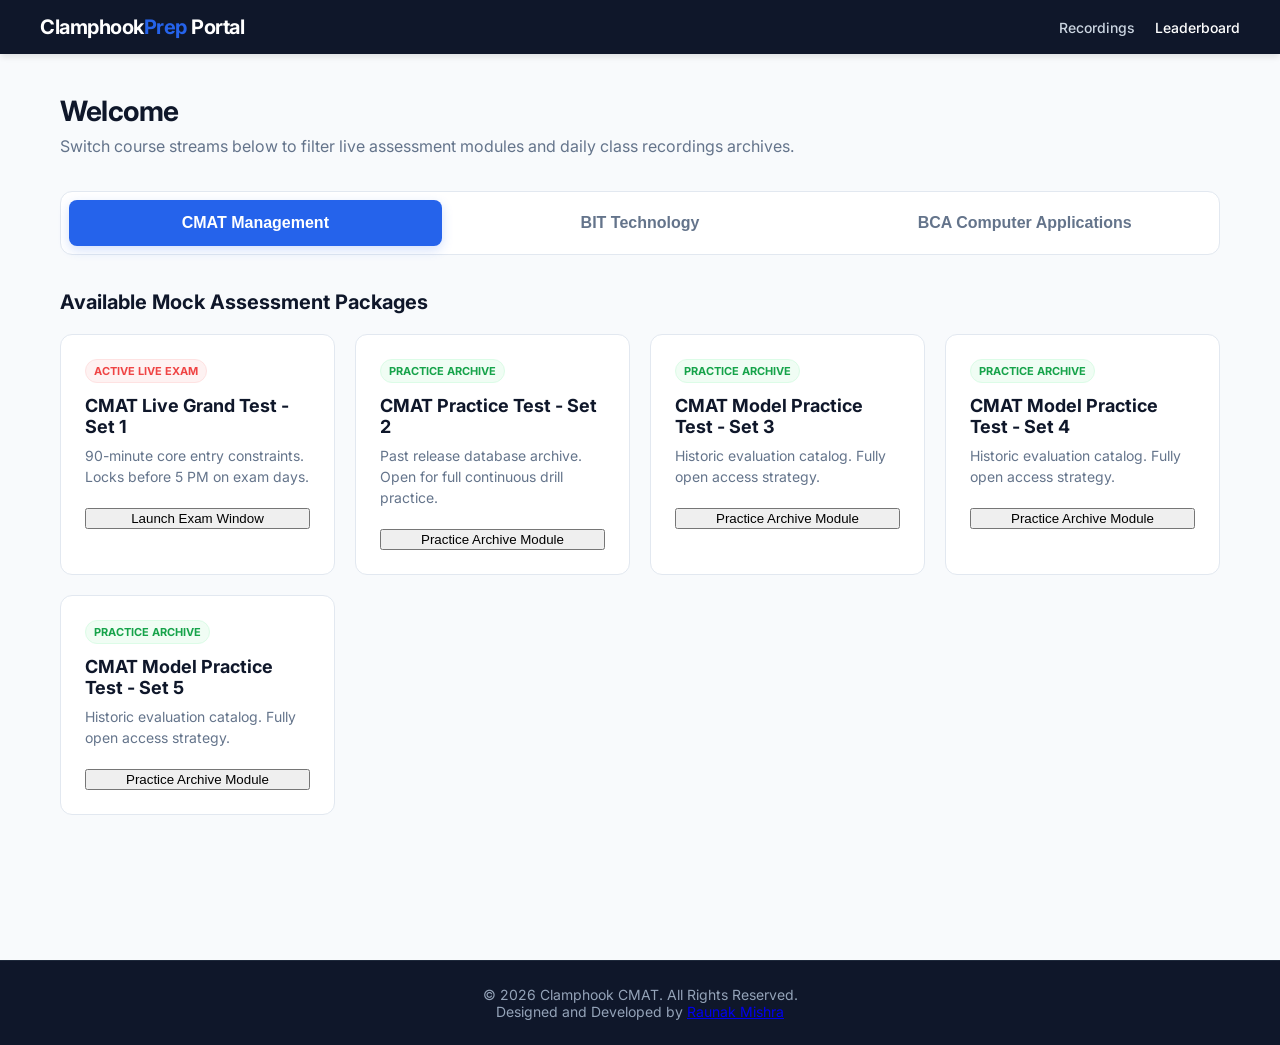
==== index.html @ d97df447 "header_links_add" ====
<!DOCTYPE html>
<html lang="en">
<head>
    <meta charset="UTF-8">
    <meta name="viewport" content="width=device-width, initial-scale=1.0">
    <title>Student Portal - Unified Dashboard</title>
    <link href="https://fonts.googleapis.com/css2?family=Inter:wght@300;400;500;600;700&display=swap" rel="stylesheet">
    <script src="https://code.jquery.com/jquery-3.6.4.min.js"></script>
    
    <style>
        :root {
            --primary-color: #2563eb;       /* Brand Blue */
            --primary-hover: #1d4ed8;
            --secondary-color: #10b981;     /* Success Green */
            --dark-bg: #0f172a;             /* Deep Navy */
            --text-main: #1e293b;
            --text-muted: #64748b;
            --body-bg: #f8fafc;
            --card-border: #e2e8f0;
        }

        body {
            font-family: 'Inter', sans-serif;
            background-color: var(--body-bg);
            color: var(--text-main);
            margin: 0;
            padding: 0;
            display: flex;
            flex-direction: column;
            min-height: 100vh;
        }

        /* --- HEADER NAVIGATION --- */
        header {
            background-color: var(--dark-bg);
            position: sticky;
            top: 0;
            z-index: 1000;
            box-shadow: 0 4px 6px -1px rgba(0, 0, 0, 0.1);
        }

        .navbar {
            max-width: 1200px;
            margin: 0 auto;
            padding: 15px 20px;
            display: flex;
            justify-content: space-between;
            align-items: center;
            flex-wrap: wrap;
        }

        .navbar-brand {
            color: #ffffff;
            font-size: 20px;
            font-weight: 700;
            text-decoration: none;
            letter-spacing: -0.5px;
        }
        .navbar-brand span { color: var(--primary-color); }

        .menu-toggle {
            display: none; 
            flex-direction: column;
            justify-content: space-between;
            width: 22px;
            height: 16px;
            background: transparent;
            border: none;
            cursor: pointer;
            padding: 0;
        }
        .menu-toggle .bar {
            height: 2px;
            width: 100%;
            background-color: #ffffff;
            border-radius: 2px;
            transition: transform 0.3s ease, opacity 0.3s ease;
            transform-origin: left center;
        }
        .menu-toggle.active .bar:nth-child(1) { transform: rotate(45deg) translate(1px, -1px); }
        .menu-toggle.active .bar:nth-child(2) { opacity: 0; transform: translateX(-10px); }
        .menu-toggle.active .bar:nth-child(3) { transform: rotate(-45deg) translate(1px, 1px); }

        .navbar-nav {
            display: flex;
            gap: 20px;
            list-style: none;
            margin: 0;
            padding: 0;
        }
        .navbar-nav a {
            color: #cbd5e1;
            text-decoration: none;
            font-size: 14px;
            font-weight: 500;
            transition: color 0.2s ease;
        }
        .navbar-nav a:hover { color: #ffffff; }

        /* --- DASHBOARD WRAPPER --- */
        main {
            flex: 1;
            max-width: 1200px;
            width: 100%;
            margin: 0 auto;
            padding: 40px 20px;
            box-sizing: border-box;
        }

        .welcome-banner {
            margin-bottom: 35px;
        }
        .welcome-banner h1 {
            font-size: 28px;
            color: var(--dark-bg);
            margin: 0 0 8px 0;
            letter-spacing: -0.5px;
        }
        .welcome-banner p { color: var(--text-muted); margin: 0; }

        /* --- COURSE SELECTION TABS --- */
        .course-selector {
            display: flex;
            gap: 12px;
            background: #ffffff;
            padding: 8px;
            border-radius: 12px;
            border: 1px solid var(--card-border);
            margin-bottom: 35px;
        }
        .course-tab {
            flex: 1;
            padding: 14px 20px;
            font-size: 16px;
            font-weight: 600;
            text-align: center;
            background: transparent;
            color: var(--text-muted);
            border: none;
            border-radius: 8px;
            cursor: pointer;
            transition: all 0.2s ease;
        }
        .course-tab:hover { background-color: var(--body-bg); color: var(--dark-bg); }
        .course-tab.active {
            background-color: var(--primary-color);
            color: #ffffff;
            box-shadow: 0 4px 12px rgba(37, 99, 235, 0.2);
        }

        /* --- TEST CARD LINKS GRID --- */
        .section-title {
            font-size: 20px;
            font-weight: 700;
            color: var(--dark-bg);
            margin: 0 0 20px 0;
            display: flex;
            align-items: center;
            gap: 8px;
        }
        .grid-layout {
            display: grid;
            grid-template-columns: repeat(auto-fill, minmax(260px, 1fr));
            gap: 20px;
            margin-bottom: 45px;
        }
        .card {
            background: #ffffff;
            border: 1px solid var(--card-border);
            border-radius: 12px;
            padding: 24px;
            transition: all 0.2s ease;
            position: relative;
        }
        .card:hover {
            transform: translateY(-2px);
            box-shadow: 0 10px 20px -5px rgba(0,0,0,0.05);
            border-color: #cbd5e1;
        }
        .card-badge {
            display: inline-block;
            font-size: 11px;
            font-weight: 700;
            padding: 4px 8px;
            border-radius: 20px;
            margin-bottom: 12px;
            text-transform: uppercase;
        }
        .badge-live { background-color: #fef2f2; color: #ef4444; border: 1px solid #fee2e2; }
        .badge-archive { background-color: #f0fdf4; color: #16a34a; border: 1px solid #dcfce7; }
        
        .card h3 { font-size: 18px; margin: 0 0 8px 0; color: var(--dark-bg); }
        .card p { font-size: 14px; color: var(--text-muted); margin: 0 0 20px 0; line-height: 1.5; }
        
        /* --- CALENDAR INTEGRATION --- */
        .calendar-wrapper {
            background: #ffffff;
            border: 1px solid var(--card-border);
            border-radius: 16px;
            padding: 30px;
            box-shadow: 0 4px 6px -1px rgba(0,0,0,0.02);
        }
        .calendar-header {
            display: flex;
            justify-content: space-between;
            align-items: center;
            margin-bottom: 25px;
        }
        .calendar-grid {
            display: grid;
            grid-template-columns: repeat(7, 1fr);
            gap: 12px;
        }
        .weekday-label {
            text-align: center;
            font-size: 13px;
            font-weight: 600;
            color: var(--text-muted);
            padding-bottom: 8px;
            text-transform: uppercase;
            letter-spacing: 0.5px;
        }
        .calendar-day {
            background-color: var(--body-bg);
            border: 1px solid var(--card-border);
            border-radius: 10px;
            min-height: 110px;
            padding: 10px;
            box-sizing: border-box;
            display: flex;
            flex-direction: column;
            justify-content: space-between;
        }
        .day-num { font-size: 14px; font-weight: 700; color: var(--text-muted); }
        .calendar-day.has-class .day-num { color: var(--primary-color); }
        .calendar-day.today { border-color: var(--primary-color); background-color: #eff6ff; }
        
        /* Embedded Recording Card Snippet */
        .recording-link-pill {
            background: #ffffff;
            border: 1px solid var(--card-border);
            padding: 6px 8px;
            border-radius: 6px;
            font-size: 11px;
            font-weight: 500;
            color: var(--dark-bg);
            text-decoration: none;
            display: flex;
            align-items: center;
            gap: 4px;
            margin-top: 6px;
            box-shadow: 0 2px 4px rgba(0,0,0,0.02);
            transition: all 0.2s ease;
        }
        .recording-link-pill:hover {
            border-color: var(--primary-color);
            color: var(--primary-color);
            background: #f8fafc;
        }
        .recording-link-pill span {
            width: 6px;
            height: 6px;
            background: #ef4444;
            border-radius: 50%;
            display: inline-block;
        }

        footer {
            background-color: var(--dark-bg);
            color: #94a3b8;
            font-size: 14px;
            text-align: center;
            padding: 25px 20px;
            margin-top: 60px;
            border-top: 1px solid #1e293b;
        }

        /* ==========================================================================
           RESPONSIVE LAYOUT ENGINE (Mobile Optimizations)
           ========================================================================== */
        @media (max-width: 768px) {
            .menu-toggle { display: flex; }
            .navbar-nav {
                display: none; 
                width: 100%;
                flex-direction: column;
                gap: 0;
                margin-top: 15px;
                padding-top: 5px;
                border-top: 1px solid #1e293b;
            }
            .navbar-nav.active { display: flex; }
            .navbar-nav a { display: block; padding: 12px 0; font-size: 15px; }

            .course-selector { flex-direction: column; gap: 6px; padding: 6px; }
            .course-tab { padding: 12px; }

            /* Flatten calendar display into an ordered visual stack on small devices */
            .calendar-grid { grid-template-columns: 1fr; gap: 10px; }
            .weekday-label { display: none; }
            .calendar-day { min-height: auto; flex-direction: row; align-items: center; justify-content: space-between; padding: 14px; }
            .calendar-day::before { content: "Day " attr(data-day); font-size: 13px; font-weight: 600; color: var(--text-muted); }
            .recording-link-pill { margin-top: 0; padding: 8px 12px; }
        }
    </style>
</head>
<body>

<header>
    <div class="navbar">
        <a href="#" class="navbar-brand">Clamphook<span>Prep</span> Portal</a>
        <button class="menu-toggle" id="mobile-menu-btn" aria-label="Toggle Navigation">
            <span class="bar"></span><span class="bar"></span><span class="bar"></span>
        </button>
        <ul class="navbar-nav">
            <!-- <li><a href="#" style="color: #ffffff;">Dashboard</a></li> -->
            <li><a href="https://drive.google.com/drive/folders/1VRYZeDLAH3Pv5IeH7xxnWvKCeuhNvGF9?usp=drive_link">Recordings</a></li>
            <li><a href="leaderboard/" style="color: #ffffff;">Leaderboard</a></li>
        </ul>
    </div>
</header>

<main>
    <div class="welcome-banner">
        <h1 id="welcome-header">Welcome</h1>
        <p>Switch course streams below to filter live assessment modules and daily class recordings archives.</p>
    </div>

    <div class="course-selector">
        <button class="course-tab active" data-course="CMAT">CMAT Management</button>
        <button class="course-tab" data-course="BIT">BIT Technology</button>
        <button class="course-tab" data-course="BCA">BCA Computer Applications</button>
    </div>

    <h2 class="section-title">Available Mock Assessment Packages</h2>
    <div class="grid-layout" id="test-cards-target">
        </div>

    <!-- <div class="calendar-wrapper">
        <div class="calendar-header">
            <h2 class="section-title" style="margin-bottom:0;">Class Lecture Recordings Calendar</h2>
            <span id="calendar-month-indicator" style="font-weight: 700; color: var(--primary-color);">July 2026</span>
        </div>
        <div class="calendar-grid">
            <div class="weekday-label">Sun</div><div class="weekday-label">Mon</div><div class="weekday-label">Tue</div>
            <div class="weekday-label">Wed</div><div class="weekday-label">Thu</div><div class="weekday-label">Fri</div>
            <div class="weekday-label">Sat</div>

            <div class="calendar-day" data-day="1"><span class="day-num">1</span></div>
            <div class="calendar-day" data-day="2"><span class="day-num">2</span></div>
            <div class="calendar-day" data-day="3"><span class="day-num">3</span></div>
            <div class="calendar-day" data-day="4"><span class="day-num">4</span></div>
            
            <div class="calendar-day" data-day="5"><span class="day-num">5</span><div class="recording-container"></div></div>
            <div class="calendar-day today" data-day="6"><span class="day-num">6 (Today)</span><div class="recording-container"></div></div>
            <div class="calendar-day" data-day="7"><span class="day-num">7</span><div class="recording-container"></div></div>
            <div class="calendar-day" data-day="8"><span class="day-num">8</span><div class="recording-container"></div></div>
            <div class="calendar-day" data-day="9"><span class="day-num">9</span><div class="recording-container"></div></div>
            <div class="calendar-day" data-day="10"><span class="day-num">10</span><div class="recording-container"></div></div>
            <div class="calendar-day" data-day="11"><span class="day-num">11</span><div class="recording-container"></div></div>
            
            <div class="calendar-day" data-day="12"><span class="day-num">12</span><div class="recording-container"></div></div>
            <div class="calendar-day" data-day="13"><span class="day-num">13</span><div class="recording-container"></div></div>
            <div class="calendar-day" data-day="14"><span class="day-num">14</span><div class="recording-container"></div></div>
        </div>
    </div> -->
</main>

<footer>
    <div style="max-width: 1200px; margin: 0 auto;">
        <div>&copy; 2026 Clamphook CMAT. All Rights Reserved.<br />Designed and Developed by <a href="https://www.raunakmishra.com.np" target="_blank">Raunak Mishra</a></div>
    </div>
</footer>

<script>
    // --- STATIC SEED DATA ARCHITECTURE FOR COURSES ---
    const courseDataMatrix = {
        CMAT: {
            tests: [
                { title: "CMAT Live Grand Test - Set 1", desc: "90-minute core entry constraints. Locks before 5 PM on exam days.", url: "/cmat", isLive: true },
                { title: "CMAT Practice Test - Set 2", desc: "Past release database archive. Open for full continuous drill practice.", url: "/cmat", isLive: false },
                { title: "CMAT Model Practice Test - Set 3", desc: "Historic evaluation catalog. Fully open access strategy.", url: "/cmat", isLive: false },
                { title: "CMAT Model Practice Test - Set 4", desc: "Historic evaluation catalog. Fully open access strategy.", url: "/cmat", isLive: false },
                { title: "CMAT Model Practice Test - Set 5", desc: "Historic evaluation catalog. Fully open access strategy.", url: "/cmat", isLive: false }
            ],
            recordings: {
                5: { topic: "Verbal Strategy", url: "#" },
                6: { topic: "Logical Reasoning", url: "#" },
                7: { topic: "Quantitative Review", url: "#" }
            }
        },
        BIT: {
            tests: [
                { title: "BIT Live Grand Test - Set 1", desc: "120-minute core entry constraints. Locks before 5 PM on exam days.", url: "/bit", isLive: true },
                { title: "BIT Practice Test - Set 2", desc: "Past release database archive. Open for full continuous drill practice.", url: "/bit", isLive: false },
                { title: "BIT Model Practice Test - Set 3", desc: "Historic evaluation catalog. Fully open access strategy.", url: "/bit", isLive: false },
                { title: "BIT Model Practice Test - Set 4", desc: "Historic evaluation catalog. Fully open access strategy.", url: "/bit", isLive: false },
                { title: "BIT Model Practice Test - Set 5", desc: "Historic evaluation catalog. Fully open access strategy.", url: "/bit", isLive: false }
            ],
            recordings: {
                5: { topic: "Calculus Limits", url: "#" },
                6: { topic: "Optics Foundations", url: "#" }
            }
        },
        BCA: {
            tests: [
                { title: "BCA Live Grand Test - Set 1", desc: "120-minute core entry constraints. Locks before 5 PM on exam days.", url: "/bca", isLive: true },
                { title: "BCA Practice Test - Set 2", desc: "Past release database archive. Open for full continuous drill practice.", url: "/bca", isLive: false },
                { title: "BCA Model Practice Test - Set 3", desc: "Historic evaluation catalog. Fully open access strategy.", url: "/bca", isLive: false },
                { title: "BCA Model Practice Test - Set 4", desc: "Historic evaluation catalog. Fully open access strategy.", url: "/bca", isLive: false },
                { title: "BCA Model Practice Test - Set 5", desc: "Historic evaluation catalog. Fully open access strategy.", url: "/bca", isLive: false }
            ],
            recordings: {
                6: { topic: "Introduction to C", url: "#" },
                7: { topic: "Digital Logic Gates", url: "#" }
            }
        }
    };

    $(document).ready(function() {
        // Run initial UI generation block for active choice (CMAT)
        renderDashboardView("CMAT");

        // Hamburger Navigation Event Handler
        $('#mobile-menu-btn').on('click', function(e) {
            e.stopPropagation();
            $(this).toggleClass('active');
            $('.navbar-nav').toggleClass('active');
        });

        // Dynamic Tab Switching Handler
        $('.course-tab').on('click', function() {
            $('.course-tab').removeClass('active');
            $(this).addClass('active');
            
            const selectedCourse = $(this).data('course');
            renderDashboardView(selectedCourse);
        });
    });

    function renderDashboardView(courseKey) {
        const sourceData = courseDataMatrix[courseKey];
        
        // 1. Render Assessment Redirect Cards
        let cardsHtml = "";
        sourceData.tests.forEach(function(test) {
            const badgeClass = test.isLive ? "badge-live" : "badge-archive";
            const badgeLabel = test.isLive ? "Active Live Exam" : "Practice Archive";
            
            cardsHtml += `
                <div class="card">
                    <span class="card-badge ${badgeClass}">${badgeLabel}</span>
                    <h3>${test.title}</h3>
                    <p>${test.desc}</p>
                    <button onclick="window.location.href='${test.url}'" class="btn ${test.isLive ? '' : 'btn-success'}" style="width:100%;">
                        ${test.isLive ? 'Launch Exam Window' : 'Practice Archive Module'}
                    </button>
                </div>
            `;
        });
        $('#test-cards-target').html(cardsHtml);

        // 2. Clear and Render Calendar Recording Cards
        $('.calendar-day').removeClass('has-class');
        $('.recording-container').empty();

        Object.keys(sourceData.recordings).forEach(function(dayNum) {
            const recording = sourceData.recordings[dayNum];
            const $dayCell = $(`.calendar-day[data-day="${dayNum}"]`);
            
            $dayCell.addClass('has-class');
            $dayCell.find('.recording-container').html(`
                <a href="${recording.url}" class="recording-link-pill" title="Watch ${recording.topic}">
                    <span></span>🎬 ${recording.topic}
                </a>
            `);
        });
    }
</script>
</body>
</html>
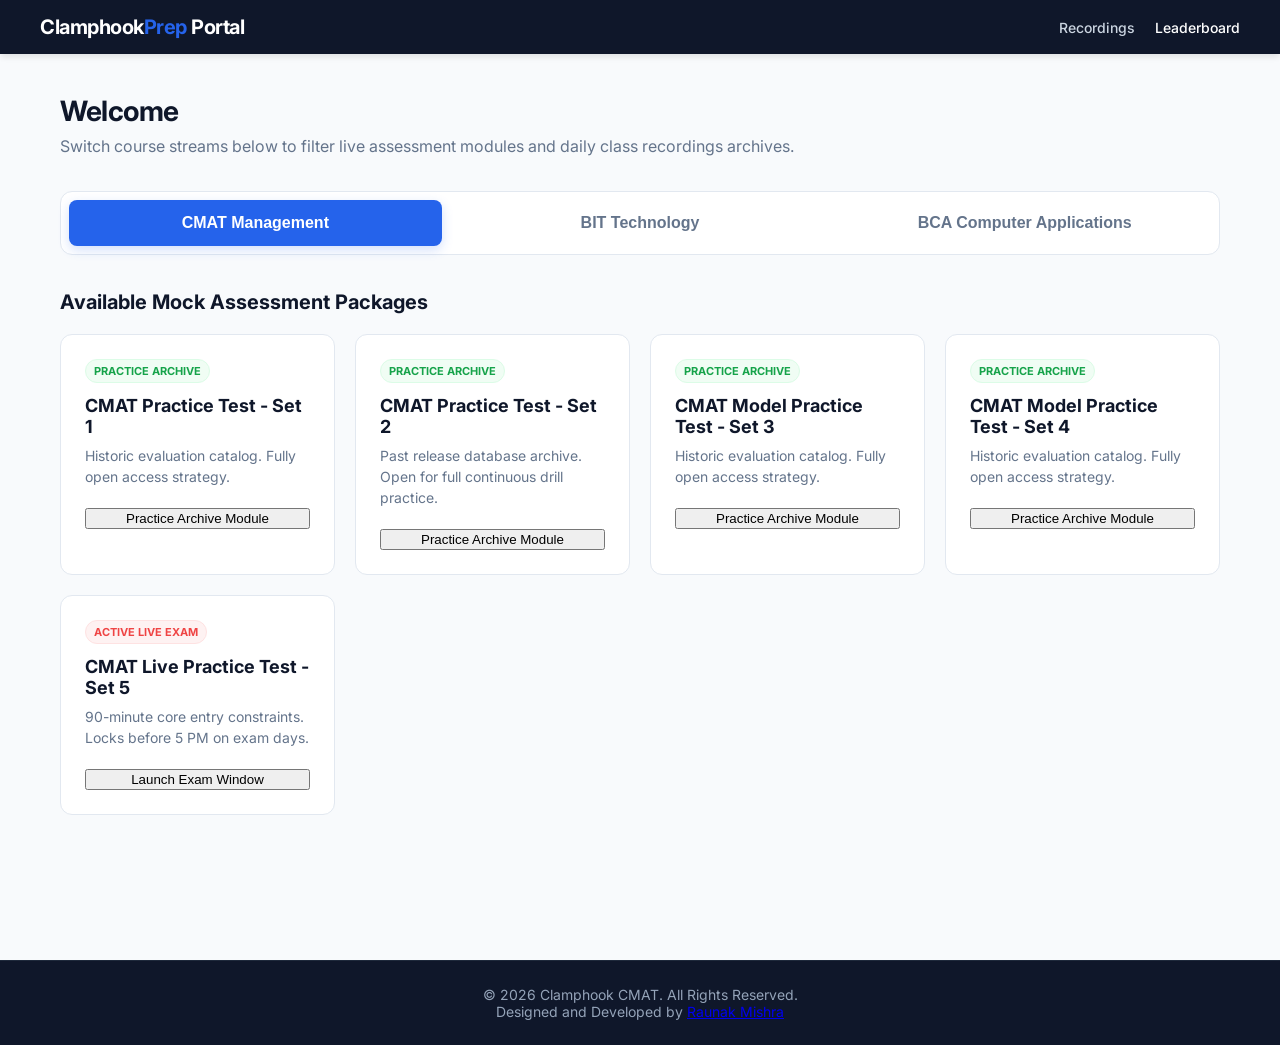
==== commit 77a14b34: "live_set_update_dashboard" ====
--- a/index.html
+++ b/index.html
@@ -3,7 +3,7 @@
 <head>
     <meta charset="UTF-8">
     <meta name="viewport" content="width=device-width, initial-scale=1.0">
-    <title>Student Portal - Unified Dashboard</title>
+    <title>Student Portal - Clamphook CMAT</title>
     <link href="https://fonts.googleapis.com/css2?family=Inter:wght@300;400;500;600;700&display=swap" rel="stylesheet">
     <script src="https://code.jquery.com/jquery-3.6.4.min.js"></script>
     
@@ -377,11 +377,11 @@
     const courseDataMatrix = {
         CMAT: {
             tests: [
-                { title: "CMAT Live Grand Test - Set 1", desc: "90-minute core entry constraints. Locks before 5 PM on exam days.", url: "/cmat", isLive: true },
+                { title: "CMAT Practice Test - Set 1", desc: "Historic evaluation catalog. Fully open access strategy.", url: "/cmat", isLive: false },
                 { title: "CMAT Practice Test - Set 2", desc: "Past release database archive. Open for full continuous drill practice.", url: "/cmat", isLive: false },
                 { title: "CMAT Model Practice Test - Set 3", desc: "Historic evaluation catalog. Fully open access strategy.", url: "/cmat", isLive: false },
                 { title: "CMAT Model Practice Test - Set 4", desc: "Historic evaluation catalog. Fully open access strategy.", url: "/cmat", isLive: false },
-                { title: "CMAT Model Practice Test - Set 5", desc: "Historic evaluation catalog. Fully open access strategy.", url: "/cmat", isLive: false }
+                { title: "CMAT Live Practice Test - Set 5", desc: "90-minute core entry constraints. Locks before 5 PM on exam days.", url: "/cmat", isLive: true }
             ],
             recordings: {
                 5: { topic: "Verbal Strategy", url: "#" },
@@ -391,11 +391,11 @@
         },
         BIT: {
             tests: [
-                { title: "BIT Live Grand Test - Set 1", desc: "120-minute core entry constraints. Locks before 5 PM on exam days.", url: "/bit", isLive: true },
+                { title: "BIT Model Practice Test - Set 1", desc: "Historic evaluation catalog. Fully open access strategy.", url: "/bit", isLive: false },
                 { title: "BIT Practice Test - Set 2", desc: "Past release database archive. Open for full continuous drill practice.", url: "/bit", isLive: false },
                 { title: "BIT Model Practice Test - Set 3", desc: "Historic evaluation catalog. Fully open access strategy.", url: "/bit", isLive: false },
                 { title: "BIT Model Practice Test - Set 4", desc: "Historic evaluation catalog. Fully open access strategy.", url: "/bit", isLive: false },
-                { title: "BIT Model Practice Test - Set 5", desc: "Historic evaluation catalog. Fully open access strategy.", url: "/bit", isLive: false }
+                { title: "BIT Live Practice Test - Set 5", desc: "120-minute core entry constraints. Locks before 5 PM on exam days.", url: "/bit", isLive: true }
             ],
             recordings: {
                 5: { topic: "Calculus Limits", url: "#" },
@@ -404,11 +404,11 @@
         },
         BCA: {
             tests: [
-                { title: "BCA Live Grand Test - Set 1", desc: "120-minute core entry constraints. Locks before 5 PM on exam days.", url: "/bca", isLive: true },
+                { title: "BCA Model Practice Test - Set 1", desc: "Historic evaluation catalog. Fully open access strategy.", url: "/bca", isLive: false },
                 { title: "BCA Practice Test - Set 2", desc: "Past release database archive. Open for full continuous drill practice.", url: "/bca", isLive: false },
                 { title: "BCA Model Practice Test - Set 3", desc: "Historic evaluation catalog. Fully open access strategy.", url: "/bca", isLive: false },
                 { title: "BCA Model Practice Test - Set 4", desc: "Historic evaluation catalog. Fully open access strategy.", url: "/bca", isLive: false },
-                { title: "BCA Model Practice Test - Set 5", desc: "Historic evaluation catalog. Fully open access strategy.", url: "/bca", isLive: false }
+                { title: "BCA Live Practice Test - Set 5", desc: "120-minute core entry constraints. Locks before 5 PM on exam days.", url: "/bca", isLive: true }
             ],
             recordings: {
                 6: { topic: "Introduction to C", url: "#" },
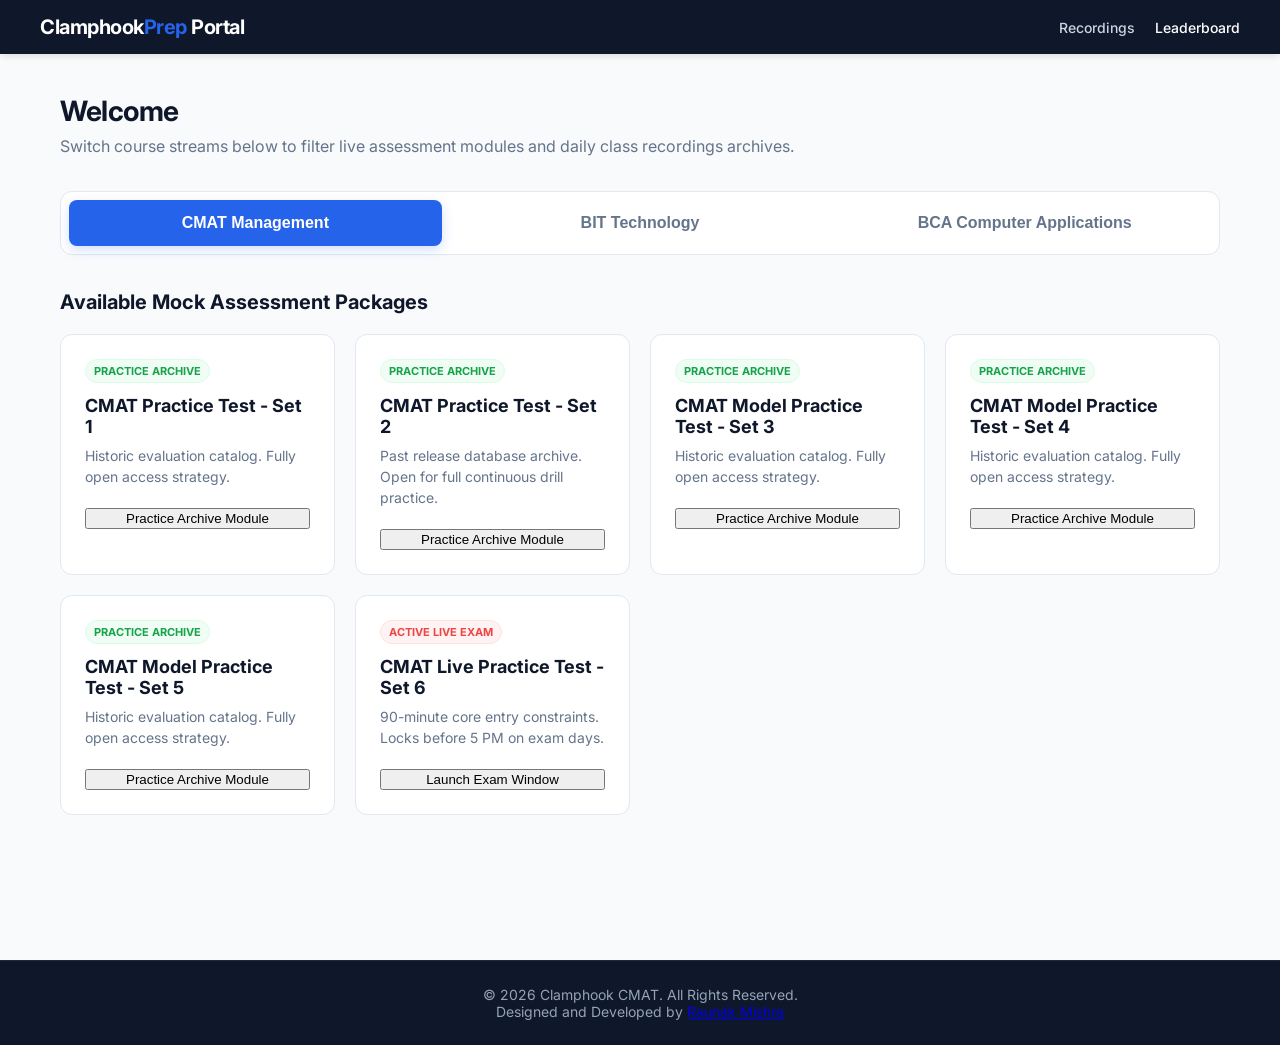
==== commit af93591f: "set_6_update_homepage" ====
--- a/index.html
+++ b/index.html
@@ -381,7 +381,8 @@
                 { title: "CMAT Practice Test - Set 2", desc: "Past release database archive. Open for full continuous drill practice.", url: "/cmat", isLive: false },
                 { title: "CMAT Model Practice Test - Set 3", desc: "Historic evaluation catalog. Fully open access strategy.", url: "/cmat", isLive: false },
                 { title: "CMAT Model Practice Test - Set 4", desc: "Historic evaluation catalog. Fully open access strategy.", url: "/cmat", isLive: false },
-                { title: "CMAT Live Practice Test - Set 5", desc: "90-minute core entry constraints. Locks before 5 PM on exam days.", url: "/cmat", isLive: true }
+                { title: "CMAT Model Practice Test - Set 5", desc: "Historic evaluation catalog. Fully open access strategy.", url: "/cmat", isLive: false },
+                { title: "CMAT Live Practice Test - Set 6", desc: "90-minute core entry constraints. Locks before 5 PM on exam days.", url: "/cmat", isLive: true }
             ],
             recordings: {
                 5: { topic: "Verbal Strategy", url: "#" },
@@ -395,7 +396,8 @@
                 { title: "BIT Practice Test - Set 2", desc: "Past release database archive. Open for full continuous drill practice.", url: "/bit", isLive: false },
                 { title: "BIT Model Practice Test - Set 3", desc: "Historic evaluation catalog. Fully open access strategy.", url: "/bit", isLive: false },
                 { title: "BIT Model Practice Test - Set 4", desc: "Historic evaluation catalog. Fully open access strategy.", url: "/bit", isLive: false },
-                { title: "BIT Live Practice Test - Set 5", desc: "120-minute core entry constraints. Locks before 5 PM on exam days.", url: "/bit", isLive: true }
+                { title: "BIT Model Practice Test - Set 5", desc: "Historic evaluation catalog. Fully open access strategy.", url: "/bit", isLive: false },
+                { title: "BIT Live Practice Test - Set 6", desc: "120-minute core entry constraints. Locks before 5 PM on exam days.", url: "/bit", isLive: true }
             ],
             recordings: {
                 5: { topic: "Calculus Limits", url: "#" },
@@ -408,7 +410,8 @@
                 { title: "BCA Practice Test - Set 2", desc: "Past release database archive. Open for full continuous drill practice.", url: "/bca", isLive: false },
                 { title: "BCA Model Practice Test - Set 3", desc: "Historic evaluation catalog. Fully open access strategy.", url: "/bca", isLive: false },
                 { title: "BCA Model Practice Test - Set 4", desc: "Historic evaluation catalog. Fully open access strategy.", url: "/bca", isLive: false },
-                { title: "BCA Live Practice Test - Set 5", desc: "120-minute core entry constraints. Locks before 5 PM on exam days.", url: "/bca", isLive: true }
+                { title: "BCA Model Practice Test - Set 5", desc: "Historic evaluation catalog. Fully open access strategy.", url: "/bca", isLive: false },
+                { title: "BCA Live Practice Test - Set 6", desc: "120-minute core entry constraints. Locks before 5 PM on exam days.", url: "/bca", isLive: true }
             ],
             recordings: {
                 6: { topic: "Introduction to C", url: "#" },
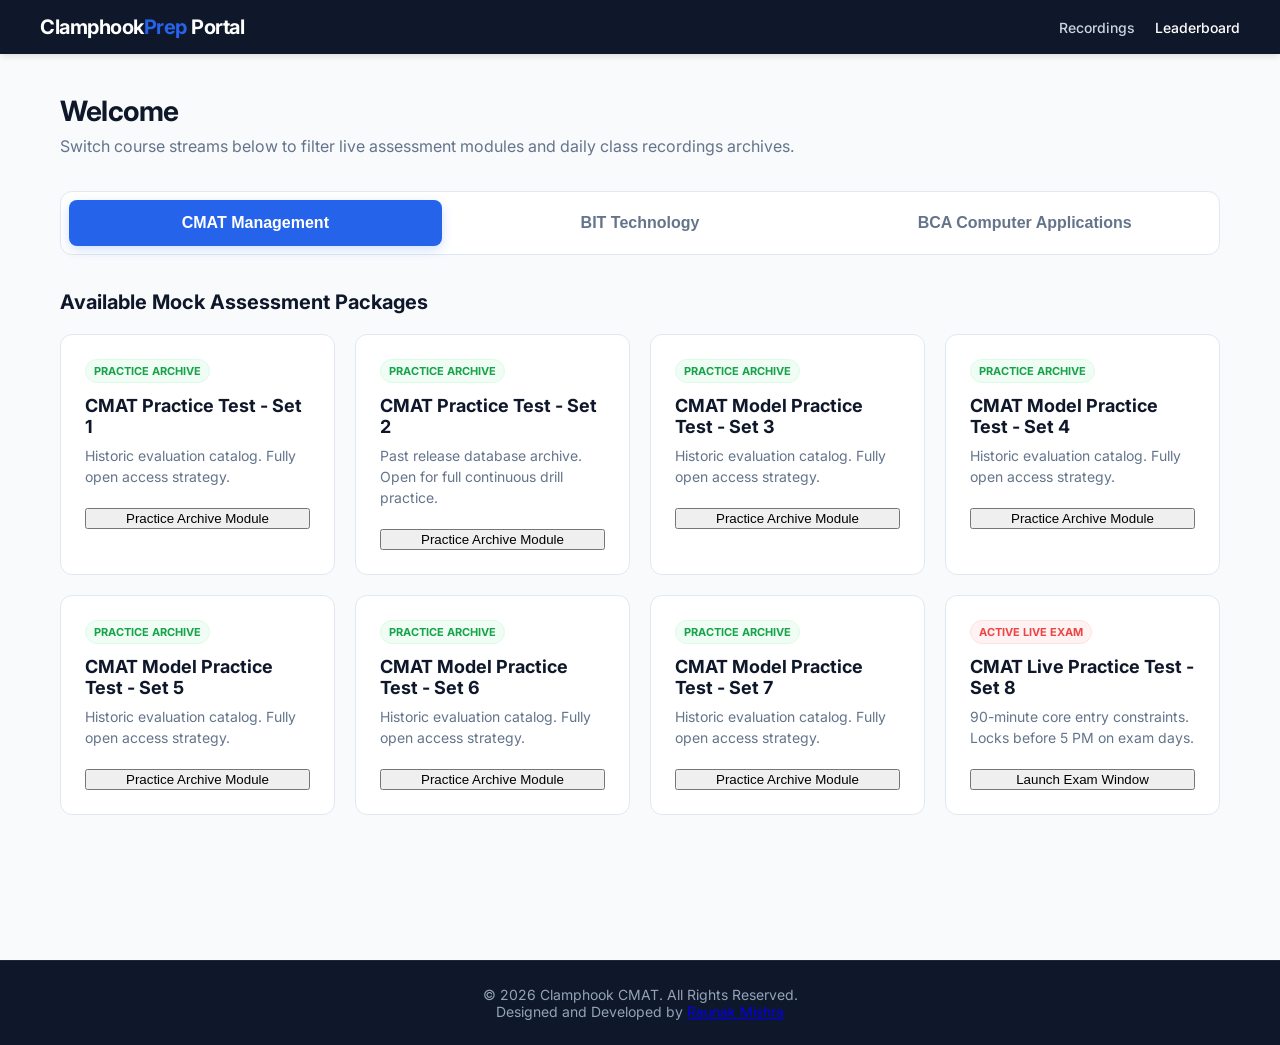
==== commit 6ca4a97d: "set_8_homepage_update" ====
--- a/index.html
+++ b/index.html
@@ -382,7 +382,9 @@
                 { title: "CMAT Model Practice Test - Set 3", desc: "Historic evaluation catalog. Fully open access strategy.", url: "/cmat", isLive: false },
                 { title: "CMAT Model Practice Test - Set 4", desc: "Historic evaluation catalog. Fully open access strategy.", url: "/cmat", isLive: false },
                 { title: "CMAT Model Practice Test - Set 5", desc: "Historic evaluation catalog. Fully open access strategy.", url: "/cmat", isLive: false },
-                { title: "CMAT Live Practice Test - Set 6", desc: "90-minute core entry constraints. Locks before 5 PM on exam days.", url: "/cmat", isLive: true }
+                { title: "CMAT Model Practice Test - Set 6", desc: "Historic evaluation catalog. Fully open access strategy.", url: "/cmat", isLive: false },
+                { title: "CMAT Model Practice Test - Set 7", desc: "Historic evaluation catalog. Fully open access strategy.", url: "/cmat", isLive: false },
+                { title: "CMAT Live Practice Test - Set 8", desc: "90-minute core entry constraints. Locks before 5 PM on exam days.", url: "/cmat", isLive: true }
             ],
             recordings: {
                 5: { topic: "Verbal Strategy", url: "#" },
@@ -397,7 +399,9 @@
                 { title: "BIT Model Practice Test - Set 3", desc: "Historic evaluation catalog. Fully open access strategy.", url: "/bit", isLive: false },
                 { title: "BIT Model Practice Test - Set 4", desc: "Historic evaluation catalog. Fully open access strategy.", url: "/bit", isLive: false },
                 { title: "BIT Model Practice Test - Set 5", desc: "Historic evaluation catalog. Fully open access strategy.", url: "/bit", isLive: false },
-                { title: "BIT Live Practice Test - Set 6", desc: "120-minute core entry constraints. Locks before 5 PM on exam days.", url: "/bit", isLive: true }
+                { title: "BIT Model Practice Test - Set 6", desc: "Historic evaluation catalog. Fully open access strategy.", url: "/bit", isLive: false },
+                { title: "BIT Model Practice Test - Set 7", desc: "Historic evaluation catalog. Fully open access strategy.", url: "/bit", isLive: false },
+                { title: "BIT Live Practice Test - Set 8", desc: "120-minute core entry constraints. Locks before 5 PM on exam days.", url: "/bit", isLive: true }
             ],
             recordings: {
                 5: { topic: "Calculus Limits", url: "#" },
@@ -411,7 +415,9 @@
                 { title: "BCA Model Practice Test - Set 3", desc: "Historic evaluation catalog. Fully open access strategy.", url: "/bca", isLive: false },
                 { title: "BCA Model Practice Test - Set 4", desc: "Historic evaluation catalog. Fully open access strategy.", url: "/bca", isLive: false },
                 { title: "BCA Model Practice Test - Set 5", desc: "Historic evaluation catalog. Fully open access strategy.", url: "/bca", isLive: false },
-                { title: "BCA Live Practice Test - Set 6", desc: "120-minute core entry constraints. Locks before 5 PM on exam days.", url: "/bca", isLive: true }
+                { title: "BCA Model Practice Test - Set 6", desc: "Historic evaluation catalog. Fully open access strategy.", url: "/bca", isLive: false },
+                { title: "BCA Model Practice Test - Set 7", desc: "Historic evaluation catalog. Fully open access strategy.", url: "/bca", isLive: false },
+                { title: "BCA Live Practice Test - Set 8", desc: "120-minute core entry constraints. Locks before 5 PM on exam days.", url: "/bca", isLive: true }
             ],
             recordings: {
                 6: { topic: "Introduction to C", url: "#" },
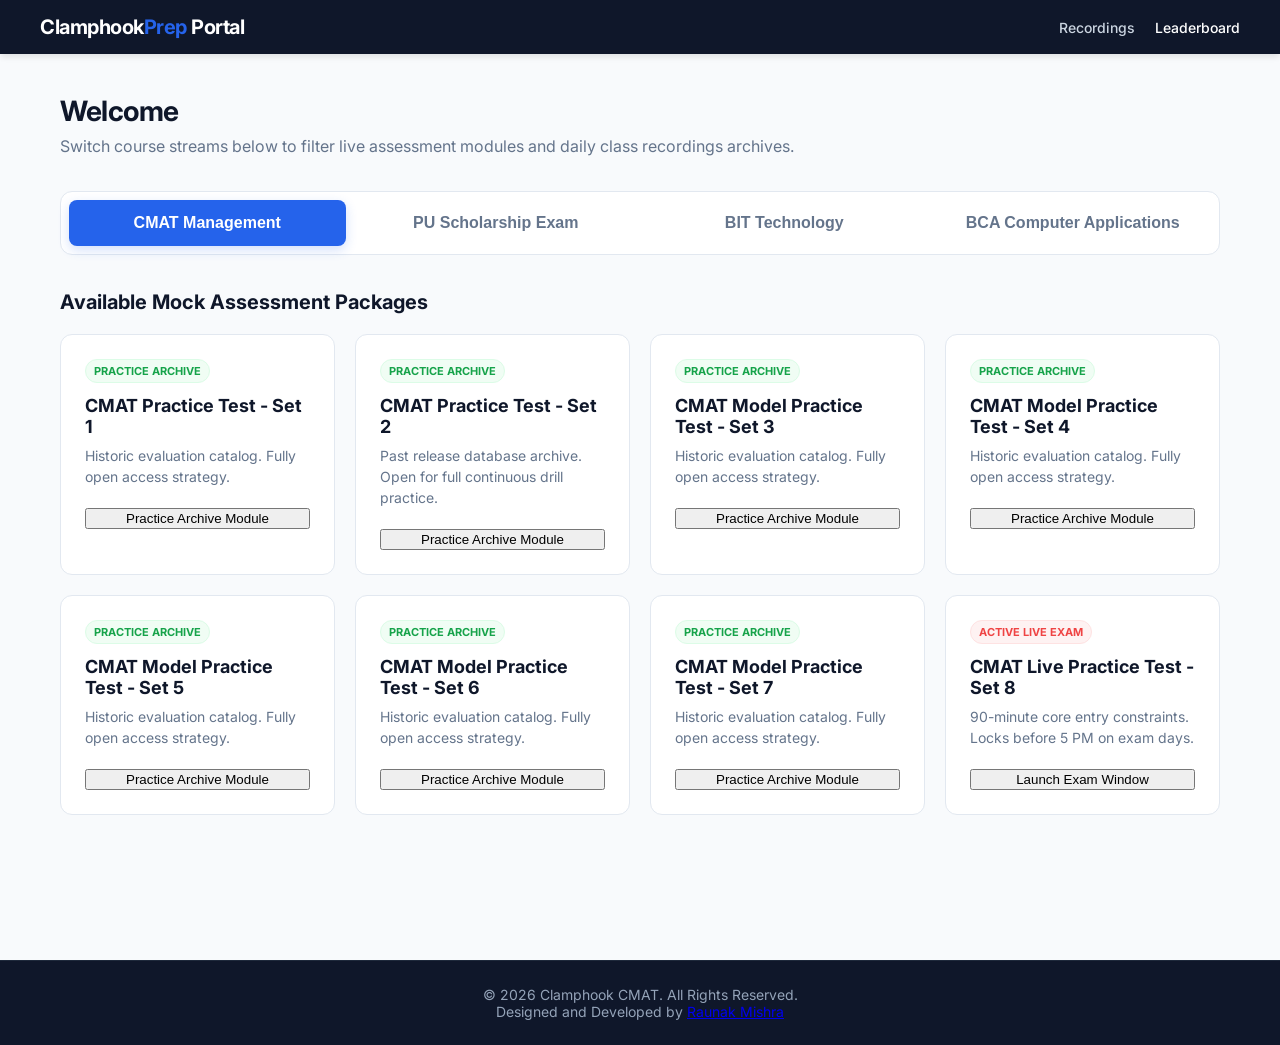
==== commit ea88abad: "pumat_add" ====
--- a/index.html
+++ b/index.html
@@ -328,6 +328,7 @@
 
     <div class="course-selector">
         <button class="course-tab active" data-course="CMAT">CMAT Management</button>
+        <button class="course-tab" data-course="PUMAT">PU Scholarship Exam</button>
         <button class="course-tab" data-course="BIT">BIT Technology</button>
         <button class="course-tab" data-course="BCA">BCA Computer Applications</button>
     </div>
@@ -390,6 +391,22 @@
                 5: { topic: "Verbal Strategy", url: "#" },
                 6: { topic: "Logical Reasoning", url: "#" },
                 7: { topic: "Quantitative Review", url: "#" }
+            }
+        },
+        PUMAT: {
+            tests: [
+                { title: "PUMAT Model Practice Test - Set 1", desc: "180-minute core entry constraints. Locks before 5 PM on exam days.", url: "/pumat", isLive: true }
+                // { title: "PUMAT Practice Test - Set 2", desc: "Past release database archive. Open for full continuous drill practice.", url: "/pumat", isLive: false },
+                // { title: "PUMAT Model Practice Test - Set 3", desc: "Historic evaluation catalog. Fully open access strategy.", url: "/pumat", isLive: false },
+                // { title: "PUMAT Model Practice Test - Set 4", desc: "Historic evaluation catalog. Fully open access strategy.", url: "/pumat", isLive: false },
+                // { title: "PUMAT Model Practice Test - Set 5", desc: "Historic evaluation catalog. Fully open access strategy.", url: "/pumat", isLive: false },
+                // { title: "PUMAT Model Practice Test - Set 6", desc: "Historic evaluation catalog. Fully open access strategy.", url: "/pumat", isLive: false },
+                // { title: "PUMAT Model Practice Test - Set 7", desc: "Historic evaluation catalog. Fully open access strategy.", url: "/pumat", isLive: false },
+                // { title: "PUMAT Live Practice Test - Set 8", desc: "120-minute core entry constraints. Locks before 5 PM on exam days.", url: "/pumat", isLive: true }
+            ],
+            recordings: {
+                5: { topic: "Calculus Limits", url: "#" },
+                6: { topic: "Optics Foundations", url: "#" }
             }
         },
         BIT: {
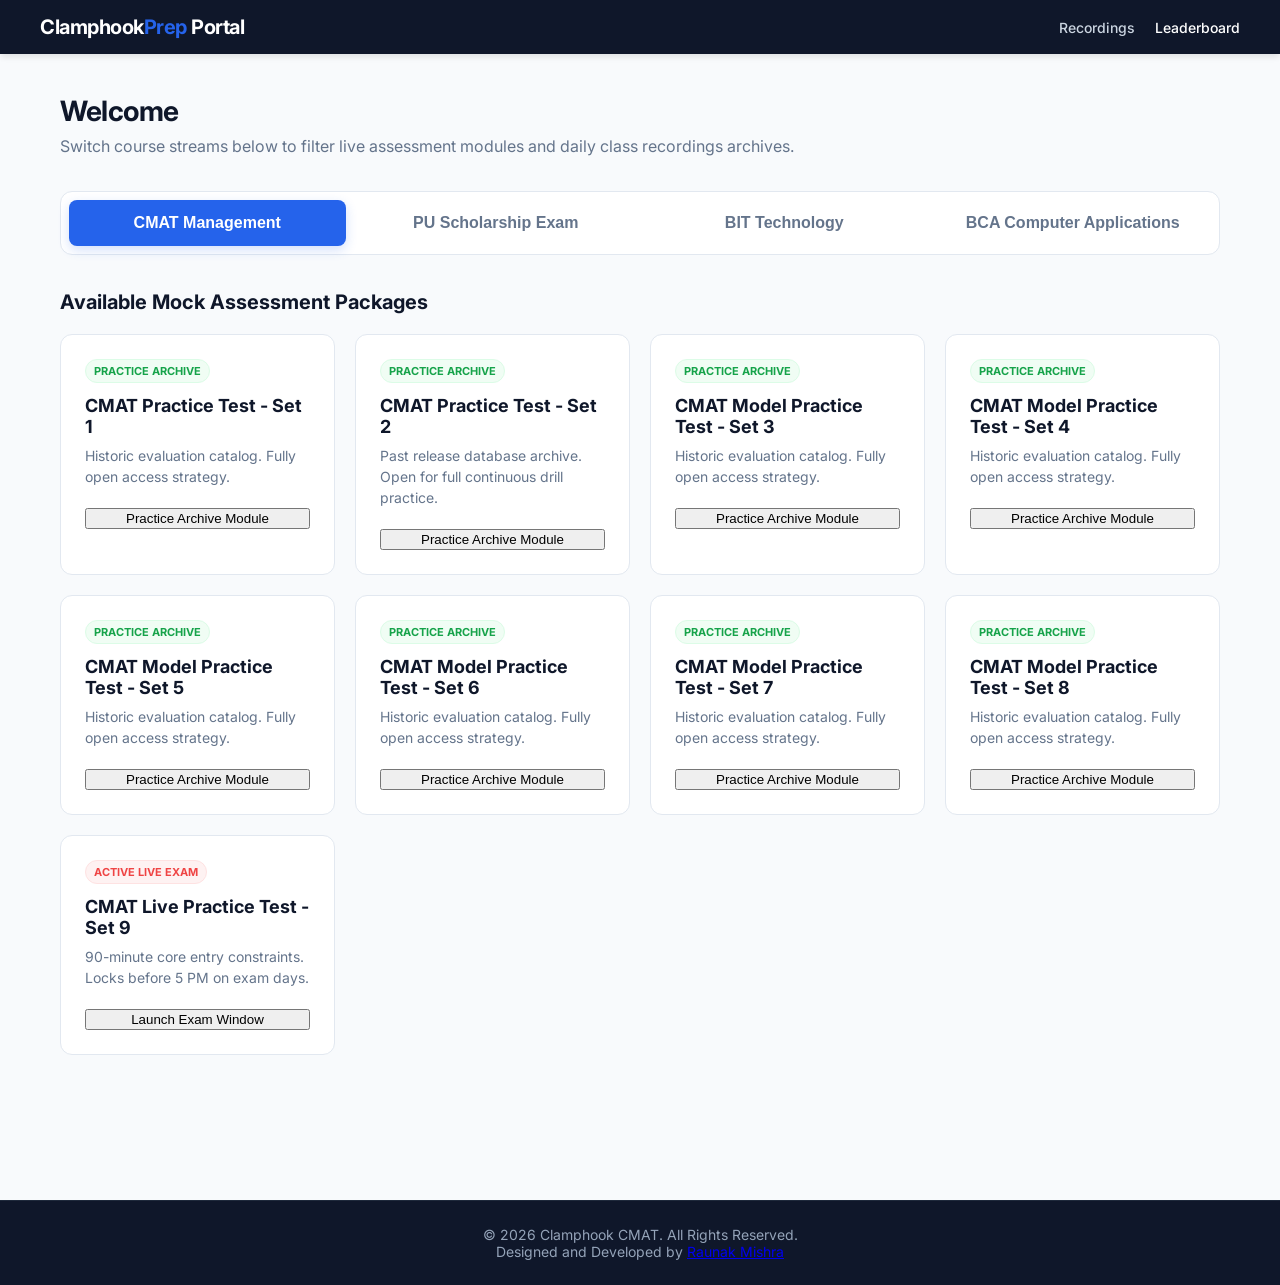
==== commit edc59c85: "set_9_home_add" ====
--- a/index.html
+++ b/index.html
@@ -385,7 +385,8 @@
                 { title: "CMAT Model Practice Test - Set 5", desc: "Historic evaluation catalog. Fully open access strategy.", url: "/cmat", isLive: false },
                 { title: "CMAT Model Practice Test - Set 6", desc: "Historic evaluation catalog. Fully open access strategy.", url: "/cmat", isLive: false },
                 { title: "CMAT Model Practice Test - Set 7", desc: "Historic evaluation catalog. Fully open access strategy.", url: "/cmat", isLive: false },
-                { title: "CMAT Live Practice Test - Set 8", desc: "90-minute core entry constraints. Locks before 5 PM on exam days.", url: "/cmat", isLive: true }
+                { title: "CMAT Model Practice Test - Set 8", desc: "Historic evaluation catalog. Fully open access strategy.", url: "/cmat", isLive: false },
+                { title: "CMAT Live Practice Test - Set 9", desc: "90-minute core entry constraints. Locks before 5 PM on exam days.", url: "/cmat", isLive: true }
             ],
             recordings: {
                 5: { topic: "Verbal Strategy", url: "#" },
@@ -395,8 +396,8 @@
         },
         PUMAT: {
             tests: [
-                { title: "PUMAT Model Practice Test - Set 1", desc: "180-minute core entry constraints. Locks before 5 PM on exam days.", url: "/pumat", isLive: true }
-                // { title: "PUMAT Practice Test - Set 2", desc: "Past release database archive. Open for full continuous drill practice.", url: "/pumat", isLive: false },
+                { title: "PUMAT Model Practice Test - Set 1", desc: "Past release database archive. Open for full continuous drill practice.", url: "/pumat", isLive: false },
+                { title: "PUMAT Live Practice Test - Set 2", desc: "180-minute core entry constraints. Locks before 5 PM on exam days.", url: "/pumat", isLive: true }
                 // { title: "PUMAT Model Practice Test - Set 3", desc: "Historic evaluation catalog. Fully open access strategy.", url: "/pumat", isLive: false },
                 // { title: "PUMAT Model Practice Test - Set 4", desc: "Historic evaluation catalog. Fully open access strategy.", url: "/pumat", isLive: false },
                 // { title: "PUMAT Model Practice Test - Set 5", desc: "Historic evaluation catalog. Fully open access strategy.", url: "/pumat", isLive: false },
@@ -418,7 +419,8 @@
                 { title: "BIT Model Practice Test - Set 5", desc: "Historic evaluation catalog. Fully open access strategy.", url: "/bit", isLive: false },
                 { title: "BIT Model Practice Test - Set 6", desc: "Historic evaluation catalog. Fully open access strategy.", url: "/bit", isLive: false },
                 { title: "BIT Model Practice Test - Set 7", desc: "Historic evaluation catalog. Fully open access strategy.", url: "/bit", isLive: false },
-                { title: "BIT Live Practice Test - Set 8", desc: "120-minute core entry constraints. Locks before 5 PM on exam days.", url: "/bit", isLive: true }
+                { title: "BIT Model Practice Test - Set 8", desc: "Historic evaluation catalog. Fully open access strategy.", url: "/bit", isLive: false },
+                { title: "BIT Live Practice Test - Set 9", desc: "120-minute core entry constraints. Locks before 5 PM on exam days.", url: "/bit", isLive: true }
             ],
             recordings: {
                 5: { topic: "Calculus Limits", url: "#" },
@@ -434,7 +436,8 @@
                 { title: "BCA Model Practice Test - Set 5", desc: "Historic evaluation catalog. Fully open access strategy.", url: "/bca", isLive: false },
                 { title: "BCA Model Practice Test - Set 6", desc: "Historic evaluation catalog. Fully open access strategy.", url: "/bca", isLive: false },
                 { title: "BCA Model Practice Test - Set 7", desc: "Historic evaluation catalog. Fully open access strategy.", url: "/bca", isLive: false },
-                { title: "BCA Live Practice Test - Set 8", desc: "120-minute core entry constraints. Locks before 5 PM on exam days.", url: "/bca", isLive: true }
+                { title: "BCA Model Practice Test - Set 8", desc: "Historic evaluation catalog. Fully open access strategy.", url: "/bca", isLive: false },
+                { title: "BCA Live Practice Test - Set 9", desc: "120-minute core entry constraints. Locks before 5 PM on exam days.", url: "/bca", isLive: true }
             ],
             recordings: {
                 6: { topic: "Introduction to C", url: "#" },
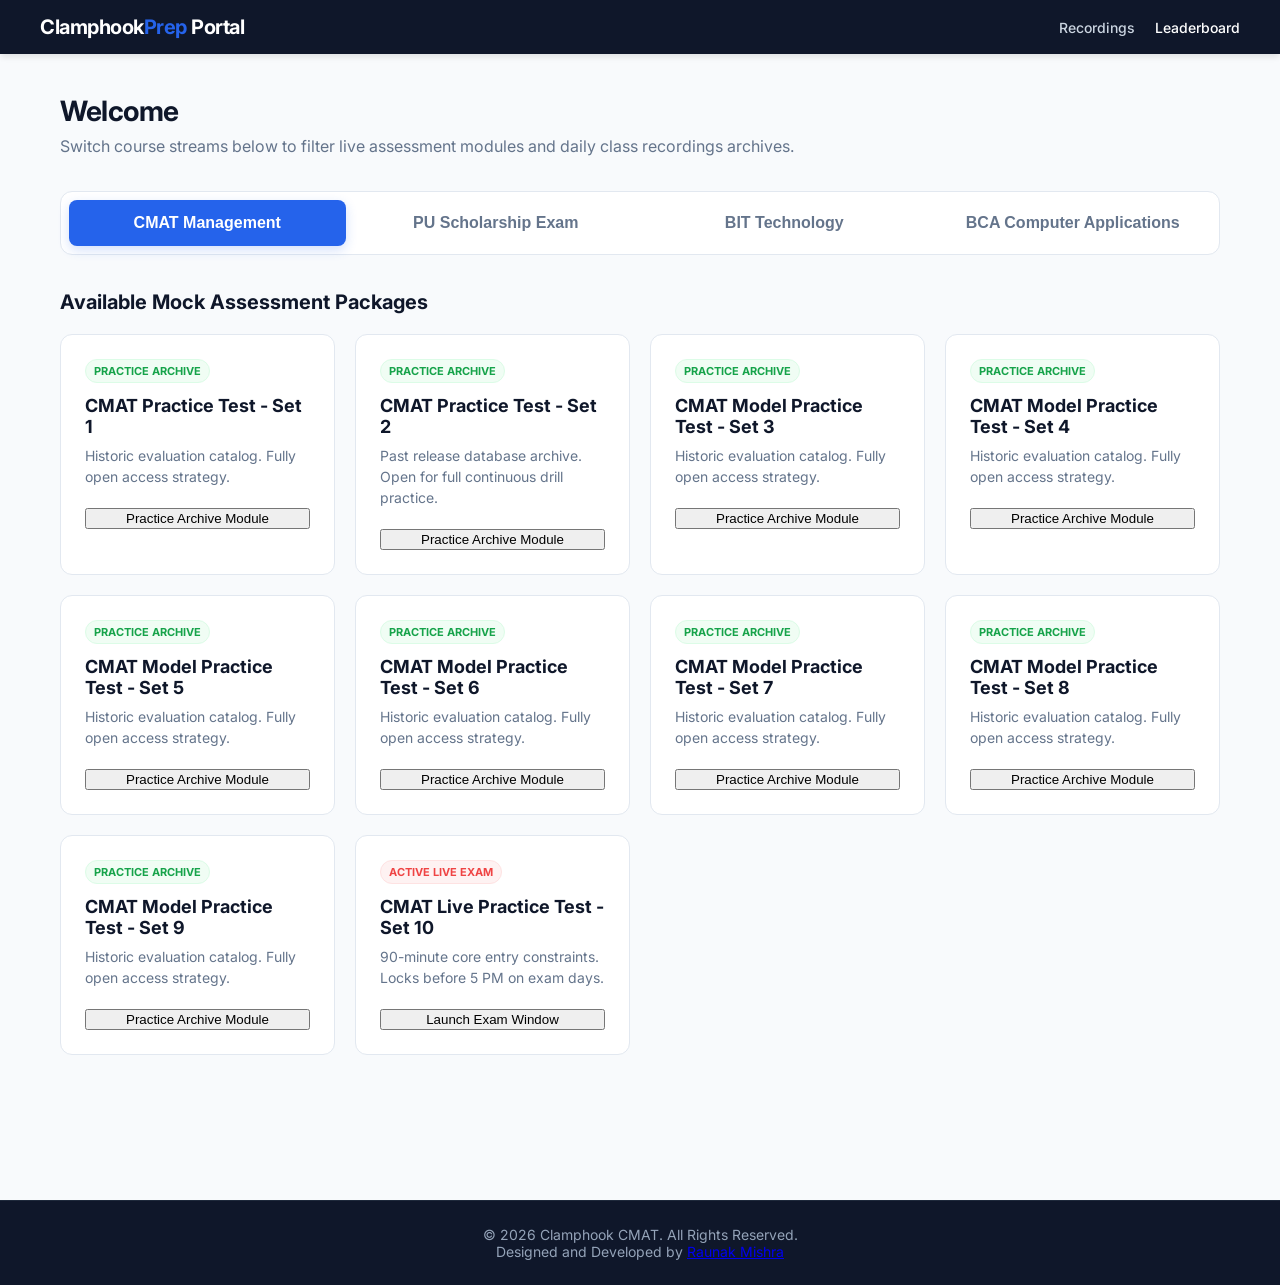
==== commit 07003826: "dashboard_edit" ====
--- a/index.html
+++ b/index.html
@@ -386,7 +386,8 @@
                 { title: "CMAT Model Practice Test - Set 6", desc: "Historic evaluation catalog. Fully open access strategy.", url: "/cmat", isLive: false },
                 { title: "CMAT Model Practice Test - Set 7", desc: "Historic evaluation catalog. Fully open access strategy.", url: "/cmat", isLive: false },
                 { title: "CMAT Model Practice Test - Set 8", desc: "Historic evaluation catalog. Fully open access strategy.", url: "/cmat", isLive: false },
-                { title: "CMAT Live Practice Test - Set 9", desc: "90-minute core entry constraints. Locks before 5 PM on exam days.", url: "/cmat", isLive: true }
+                { title: "CMAT Model Practice Test - Set 9", desc: "Historic evaluation catalog. Fully open access strategy.", url: "/cmat", isLive: false },
+                { title: "CMAT Live Practice Test - Set 10", desc: "90-minute core entry constraints. Locks before 5 PM on exam days.", url: "/cmat", isLive: true }
             ],
             recordings: {
                 5: { topic: "Verbal Strategy", url: "#" },
@@ -397,8 +398,8 @@
         PUMAT: {
             tests: [
                 { title: "PUMAT Model Practice Test - Set 1", desc: "Past release database archive. Open for full continuous drill practice.", url: "/pumat", isLive: false },
-                { title: "PUMAT Live Practice Test - Set 2", desc: "180-minute core entry constraints. Locks before 5 PM on exam days.", url: "/pumat", isLive: true }
-                // { title: "PUMAT Model Practice Test - Set 3", desc: "Historic evaluation catalog. Fully open access strategy.", url: "/pumat", isLive: false },
+                { title: "PUMAT Model Practice Test - Set 2", desc: "Historic evaluation catalog. Fully open access strategy.", url: "/pumat", isLive: false },
+                { title: "PUMAT Live Practice Test - Set 3", desc: "180-minute core entry constraints. Locks before 5 PM on exam days.", url: "/pumat", isLive: true }
                 // { title: "PUMAT Model Practice Test - Set 4", desc: "Historic evaluation catalog. Fully open access strategy.", url: "/pumat", isLive: false },
                 // { title: "PUMAT Model Practice Test - Set 5", desc: "Historic evaluation catalog. Fully open access strategy.", url: "/pumat", isLive: false },
                 // { title: "PUMAT Model Practice Test - Set 6", desc: "Historic evaluation catalog. Fully open access strategy.", url: "/pumat", isLive: false },
@@ -420,7 +421,8 @@
                 { title: "BIT Model Practice Test - Set 6", desc: "Historic evaluation catalog. Fully open access strategy.", url: "/bit", isLive: false },
                 { title: "BIT Model Practice Test - Set 7", desc: "Historic evaluation catalog. Fully open access strategy.", url: "/bit", isLive: false },
                 { title: "BIT Model Practice Test - Set 8", desc: "Historic evaluation catalog. Fully open access strategy.", url: "/bit", isLive: false },
-                { title: "BIT Live Practice Test - Set 9", desc: "120-minute core entry constraints. Locks before 5 PM on exam days.", url: "/bit", isLive: true }
+                { title: "BIT Model Practice Test - Set 9", desc: "Historic evaluation catalog. Fully open access strategy.", url: "/bit", isLive: false },
+                { title: "BIT Live Practice Test - Set 10", desc: "120-minute core entry constraints. Locks before 5 PM on exam days.", url: "/bit", isLive: true }
             ],
             recordings: {
                 5: { topic: "Calculus Limits", url: "#" },
@@ -437,7 +439,8 @@
                 { title: "BCA Model Practice Test - Set 6", desc: "Historic evaluation catalog. Fully open access strategy.", url: "/bca", isLive: false },
                 { title: "BCA Model Practice Test - Set 7", desc: "Historic evaluation catalog. Fully open access strategy.", url: "/bca", isLive: false },
                 { title: "BCA Model Practice Test - Set 8", desc: "Historic evaluation catalog. Fully open access strategy.", url: "/bca", isLive: false },
-                { title: "BCA Live Practice Test - Set 9", desc: "120-minute core entry constraints. Locks before 5 PM on exam days.", url: "/bca", isLive: true }
+                { title: "BCA Model Practice Test - Set 9", desc: "Historic evaluation catalog. Fully open access strategy.", url: "/bca", isLive: false },
+                { title: "BCA Live Practice Test - Set 10", desc: "120-minute core entry constraints. Locks before 5 PM on exam days.", url: "/bca", isLive: true }
             ],
             recordings: {
                 6: { topic: "Introduction to C", url: "#" },
